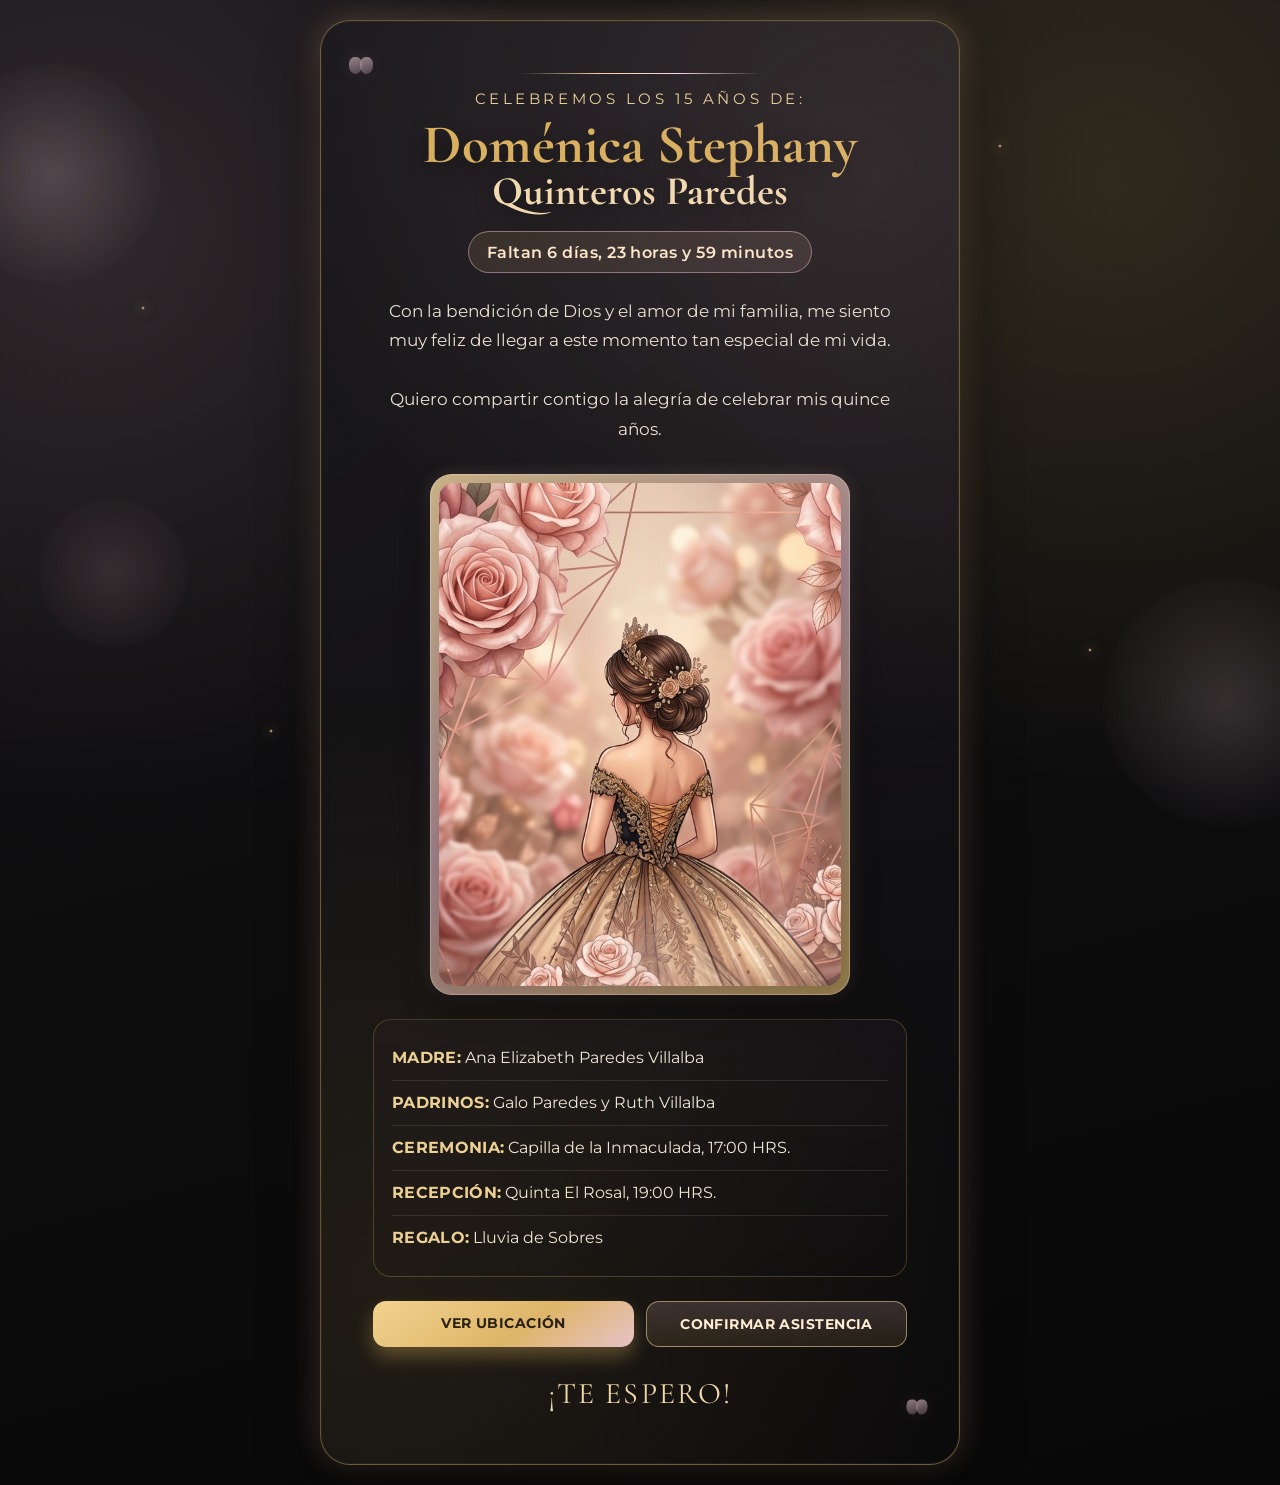
==== index.html @ 07374e9f "[REPLACE] - index" ====
﻿<!DOCTYPE html>
<html lang="es">
<head>
  <meta charset="UTF-8">
  <meta name="viewport" content="width=device-width, initial-scale=1.0">
  <title>Mis XV</title>
  <link rel="preconnect" href="https://fonts.googleapis.com">
  <link rel="preconnect" href="https://fonts.gstatic.com" crossorigin>
  <link href="https://fonts.googleapis.com/css2?family=Cormorant+Garamond:wght@400;500;600;700&family=Montserrat:wght@400;500;600;700&display=swap" rel="stylesheet">
  <link rel="stylesheet" href="invitacion.css">
</head>
<body>
  <div class="background-art" aria-hidden="true">
    <span class="flower flower-a"></span>
    <span class="flower flower-b"></span>
    <span class="flower flower-c"></span>
    <span class="sparkle sparkle-a"></span>
    <span class="sparkle sparkle-b"></span>
    <span class="sparkle sparkle-c"></span>
    <span class="sparkle sparkle-d"></span>
  </div>

  <main class="page">
    <section class="invitation-card fade-up" aria-label="Invitación de quinceañera">
      <span class="butterfly butterfly-left" aria-hidden="true"></span>
      <span class="butterfly butterfly-right" aria-hidden="true"></span>

      <div class="top-line" aria-hidden="true"></div>
      <p class="eyebrow">CELEBREMOS LOS 15 AÑOS DE:</p>

      <h1 class="name">
        Doménica Stephany
        <span>Quinteros Paredes</span>
      </h1>

      <div class="countdown glow-in" id="contador" aria-live="polite"></div>

      <p class="message">
        Con la bendición de Dios y el amor de mi familia, me siento muy feliz de llegar a este momento tan especial de mi vida.
        <br><br>
        Quiero compartir contigo la alegría de celebrar mis quince años.
      </p>

      <figure class="hero-frame">
        <img
          class="hero-image"
          id="heroImage"
          src="img/Gemini_Generated_Image_q5ocs9q5ocs9q5oc.png"
          alt="Imagen principal de la celebración de quince años"
          loading="lazy"
        >
        <figcaption class="image-fallback" id="imageFallback" aria-hidden="true">
          <span>DQ</span>
        </figcaption>
      </figure>

      <section class="event-details" aria-label="Detalles del evento">
        <p><strong>MADRE:</strong> Ana Elizabeth Paredes Villalba</p>
        <p><strong>PADRINOS:</strong> Galo Paredes y Ruth Villalba</p>
        <p><strong>CEREMONIA:</strong> Capilla de la Inmaculada, 17:00 HRS.</p>
        <p><strong>RECEPCIÓN:</strong> Quinta El Rosal, 19:00 HRS.</p>
        <p><strong>REGALO:</strong> Lluvia de Sobres</p>
      </section>

      <nav class="actions" aria-label="Acciones de invitación">
        <a class="btn btn-primary" href="https://maps.app.goo.gl/o7Sttopxp874oTep8" target="_blank" rel="noopener noreferrer">
          Ver ubicación
        </a>
        <a class="btn btn-outline" href="https://wa.me/593XXXXXXXXX?text=Hola,%20confirmo%20mi%20asistencia%20a%20los%2015%20a%C3%B1os%20de%20Dom%C3%A9nica" target="_blank" rel="noopener noreferrer">
          Confirmar asistencia
        </a>
      </nav>

      <p class="footer">¡TE ESPERO!</p>
    </section>
  </main>

  <audio autoplay loop>
    <source src="https://www.dropbox.com/scl/fi/4g4q0rx0v0t8c1j2r8t6j/tiempo-de-vals.mp3?raw=1" type="audio/mpeg">
  </audio>

  <script src="invitacion.js" defer></script>
</body>
</html>
---- invitacion.css ----
﻿:root {
  --bg-main: #080809;
  --bg-soft: #131214;
  --card-bg: rgba(13, 12, 14, 0.68);
  --text-main: #f7f0e5;
  --text-soft: #ebe2d4;
  --gold: #d8b05a;
  --gold-soft: #efd39a;
  --rose: #e9b8c8;
  --rose-soft: #f6d7e2;
  --line-gold: rgba(216, 176, 90, 0.45);
  --line-rose: rgba(233, 184, 200, 0.35);
  --shadow-card: 0 28px 55px rgba(0, 0, 0, 0.5);
  --shadow-rose: 0 0 34px rgba(233, 184, 200, 0.15);
  --shadow-gold: 0 0 32px rgba(216, 176, 90, 0.16);
  --radius-xl: 30px;
  --radius-lg: 18px;
}

* {
  box-sizing: border-box;
}

html,
body {
  margin: 0;
  min-height: 100%;
}

body {
  font-family: "Montserrat", sans-serif;
  color: var(--text-main);
  background:
    radial-gradient(circle at 7% 16%, rgba(233, 184, 200, 0.14), transparent 34%),
    radial-gradient(circle at 87% 12%, rgba(216, 176, 90, 0.16), transparent 36%),
    linear-gradient(165deg, var(--bg-soft), var(--bg-main));
  overflow-x: hidden;
}

.background-art {
  position: fixed;
  inset: 0;
  pointer-events: none;
  z-index: 0;
}

.flower {
  position: absolute;
  filter: blur(1px);
  opacity: 0.36;
  border-radius: 50%;
}

.flower::before,
.flower::after {
  content: "";
  position: absolute;
  border-radius: 50%;
  inset: 0;
}

.flower-a {
  width: 220px;
  aspect-ratio: 1;
  top: 7%;
  left: -58px;
  background: radial-gradient(circle, rgba(246, 215, 226, 0.52), rgba(233, 184, 200, 0.04) 72%);
  transform: rotate(14deg);
}

.flower-b {
  width: 250px;
  aspect-ratio: 1;
  bottom: 8%;
  right: -72px;
  background: radial-gradient(circle, rgba(246, 215, 226, 0.44), rgba(233, 184, 200, 0.03) 74%);
}

.flower-c {
  width: 150px;
  aspect-ratio: 1;
  bottom: 28%;
  left: 3%;
  background: radial-gradient(circle, rgba(233, 184, 200, 0.36), rgba(233, 184, 200, 0.02) 78%);
}

.sparkle {
  position: absolute;
  width: 4px;
  height: 4px;
  border-radius: 50%;
  background: radial-gradient(circle, var(--gold-soft), transparent 70%);
  box-shadow: 0 0 12px rgba(239, 211, 154, 0.55);
  animation: twinkle 4.4s ease-in-out infinite;
}

.sparkle-a { top: 16%; left: 78%; animation-delay: 0.4s; }
.sparkle-b { top: 34%; left: 11%; animation-delay: 1.2s; }
.sparkle-c { top: 72%; left: 85%; animation-delay: 2s; }
.sparkle-d { top: 81%; left: 21%; animation-delay: 2.8s; }

.page {
  position: relative;
  z-index: 1;
  width: min(100%, 880px);
  min-height: 100vh;
  margin: 0 auto;
  display: grid;
  place-items: center;
  padding: 20px;
}

.invitation-card {
  width: min(100%, 640px);
  padding: clamp(22px, 5.8vw, 52px);
  border-radius: var(--radius-xl);
  border: 1px solid var(--line-gold);
  background:
    linear-gradient(170deg, rgba(31, 29, 32, 0.73), rgba(12, 11, 13, 0.76)),
    rgba(13, 12, 14, 0.4);
  box-shadow: var(--shadow-card), var(--shadow-gold), var(--shadow-rose), inset 0 0 0 1px rgba(255, 255, 255, 0.04);
  backdrop-filter: blur(6px);
  position: relative;
  overflow: hidden;
}

.invitation-card::before {
  content: "";
  position: absolute;
  inset: 0;
  pointer-events: none;
  border-radius: inherit;
  background:
    radial-gradient(circle at 84% 10%, rgba(233, 184, 200, 0.12), transparent 42%),
    radial-gradient(circle at 10% 88%, rgba(216, 176, 90, 0.1), transparent 44%);
}

.top-line {
  width: min(240px, 72%);
  height: 1px;
  margin: 0 auto 16px;
  background: linear-gradient(90deg, transparent, var(--gold-soft), var(--rose-soft), transparent);
}

.butterfly {
  position: absolute;
  width: 24px;
  height: 24px;
  opacity: 0.66;
  filter: drop-shadow(0 0 10px rgba(233, 184, 200, 0.24));
}

.butterfly::before,
.butterfly::after {
  content: "";
  position: absolute;
  width: 13px;
  height: 17px;
  border-radius: 60% 60% 70% 70%;
  background: linear-gradient(160deg, rgba(246, 215, 226, 0.85), rgba(233, 184, 200, 0.35));
}

.butterfly::before {
  left: 0;
  transform-origin: right center;
  animation: flapLeft 1.7s ease-in-out infinite;
}

.butterfly::after {
  right: 0;
  transform-origin: left center;
  animation: flapRight 1.7s ease-in-out infinite;
}

.butterfly-left {
  top: 36px;
  left: 28px;
  animation: floatSoft 6.2s ease-in-out infinite;
}

.butterfly-right {
  bottom: 42px;
  right: 30px;
  transform: scale(0.88);
  animation: floatSoft 5.6s ease-in-out infinite 0.8s;
}

.eyebrow {
  margin: 0;
  text-align: center;
  color: var(--gold-soft);
  text-transform: uppercase;
  letter-spacing: 0.24em;
  font-size: clamp(0.72rem, 0.66rem + 0.34vw, 0.93rem);
}

.name {
  margin: 11px 0 8px;
  text-align: center;
  color: var(--gold);
  line-height: 0.94;
  font-size: clamp(2.3rem, 1.9rem + 1.9vw, 3.6rem);
  font-family: "Cormorant Garamond", serif;
  font-weight: 700;
  text-shadow: 0 8px 18px rgba(0, 0, 0, 0.5);
}

.name span {
  display: block;
  margin-top: 2px;
  color: #f2dcaf;
  font-size: clamp(1.9rem, 1.5rem + 1.3vw, 2.9rem);
}

.countdown {
  width: fit-content;
  margin: 20px auto 24px;
  padding: 10px 18px;
  border-radius: 999px;
  border: 1px solid rgba(233, 184, 200, 0.5);
  background: linear-gradient(170deg, rgba(216, 176, 90, 0.13), rgba(233, 184, 200, 0.12));
  color: #ffeaca;
  font-size: clamp(0.84rem, 0.74rem + 0.35vw, 1.03rem);
  font-weight: 600;
  letter-spacing: 0.03em;
}

.message {
  margin: 0;
  text-align: center;
  color: var(--text-soft);
  line-height: 1.76;
  font-size: clamp(0.93rem, 0.87rem + 0.26vw, 1.05rem);
}

.hero-frame {
  margin: 30px auto 24px;
  width: min(100%, 420px);
  border-radius: 22px;
  padding: 9px;
  background:
    linear-gradient(145deg, rgba(239, 211, 154, 0.8), rgba(233, 184, 200, 0.58) 48%, rgba(216, 176, 90, 0.58));
  box-shadow: 0 16px 28px rgba(0, 0, 0, 0.38), 0 0 18px rgba(233, 184, 200, 0.16), inset 0 0 0 1px rgba(255, 246, 232, 0.25);
  position: relative;
}

.hero-frame::after {
  content: "";
  position: absolute;
  inset: 0;
  border-radius: inherit;
  pointer-events: none;
  box-shadow: inset 0 0 24px rgba(255, 247, 235, 0.15);
}

.hero-image,
.image-fallback {
  width: 100%;
  border-radius: 15px;
  aspect-ratio: 4 / 5;
}

.hero-image {
  display: block;
  object-fit: cover;
  background: #1a1a1a;
}

.image-fallback {
  display: none;
  place-items: center;
  background:
    radial-gradient(circle at 26% 20%, rgba(246, 215, 226, 0.36), transparent 42%),
    linear-gradient(170deg, #1b171c, #09090a);
  border: 1px solid var(--line-rose);
}

.image-fallback span {
  font-family: "Cormorant Garamond", serif;
  font-size: clamp(2.2rem, 1.9rem + 1.4vw, 3.2rem);
  color: var(--rose-soft);
  letter-spacing: 0.08em;
}

.event-details {
  margin-top: 8px;
  padding: 16px 18px;
  border-radius: var(--radius-lg);
  border: 1px solid rgba(216, 176, 90, 0.25);
  background: linear-gradient(180deg, rgba(26, 23, 27, 0.64), rgba(13, 12, 14, 0.7));
}

.event-details p {
  margin: 0;
  padding: 10px 0;
  color: #f3eadc;
  font-size: clamp(0.9rem, 0.84rem + 0.22vw, 1rem);
  line-height: 1.5;
}

.event-details p + p {
  border-top: 1px solid rgba(233, 184, 200, 0.13);
}

.event-details strong {
  color: var(--gold-soft);
  letter-spacing: 0.02em;
}

.actions {
  margin-top: 24px;
  display: grid;
  grid-template-columns: repeat(2, minmax(0, 1fr));
  gap: 12px;
}

.btn {
  padding: 13px 14px;
  border-radius: 13px;
  text-decoration: none;
  text-align: center;
  font-weight: 700;
  text-transform: uppercase;
  font-size: 0.9rem;
  letter-spacing: 0.03em;
  transition: transform 0.28s ease, box-shadow 0.28s ease, border-color 0.28s ease;
}

.btn-primary {
  color: #1b1510;
  background: linear-gradient(145deg, #f5d796, #dfb66a 58%, #e9c4cf);
  box-shadow: 0 10px 18px rgba(216, 176, 90, 0.34);
}

.btn-outline {
  color: #ffeed7;
  border: 1px solid rgba(239, 211, 154, 0.57);
  background: linear-gradient(180deg, rgba(233, 184, 200, 0.18), rgba(216, 176, 90, 0.11));
}

.btn:hover,
.btn:focus-visible {
  transform: translateY(-3px);
  box-shadow: 0 13px 24px rgba(0, 0, 0, 0.46), 0 0 18px rgba(233, 184, 200, 0.2);
}

.btn:focus-visible {
  outline: 2px solid rgba(233, 184, 200, 0.65);
  outline-offset: 2px;
}

.footer {
  margin: 28px 0 0;
  text-align: center;
  color: #f3dcb0;
  font-family: "Cormorant Garamond", serif;
  font-size: clamp(1.55rem, 1.34rem + 0.66vw, 2rem);
  letter-spacing: 0.07em;
}

.fade-up {
  animation: fadeUp 0.95s ease both;
}

.glow-in {
  animation: glowPulse 2.7s ease-in-out infinite;
}

@keyframes fadeUp {
  from {
    opacity: 0;
    transform: translateY(26px);
  }
  to {
    opacity: 1;
    transform: translateY(0);
  }
}

@keyframes glowPulse {
  0%,
  100% {
    box-shadow: 0 0 0 rgba(246, 215, 226, 0);
  }
  50% {
    box-shadow: 0 0 16px rgba(246, 215, 226, 0.25);
  }
}

@keyframes twinkle {
  0%,
  100% {
    opacity: 0.34;
    transform: scale(0.8);
  }
  50% {
    opacity: 1;
    transform: scale(1.25);
  }
}

@keyframes flapLeft {
  0%,
  100% { transform: rotate(-12deg); }
  50% { transform: rotate(19deg); }
}

@keyframes flapRight {
  0%,
  100% { transform: rotate(12deg); }
  50% { transform: rotate(-19deg); }
}

@keyframes floatSoft {
  0%,
  100% { transform: translateY(0) translateX(0); }
  50% { transform: translateY(-8px) translateX(4px); }
}

@media (max-width: 760px) {
  .actions {
    grid-template-columns: 1fr;
  }

  .btn {
    width: 100%;
    min-height: 46px;
    display: grid;
    align-items: center;
  }

  .butterfly-left {
    left: 14px;
    top: 22px;
  }

  .butterfly-right {
    right: 14px;
    bottom: 24px;
  }
}

@media (max-width: 430px) {
  .page {
    padding: 14px;
  }

  .invitation-card {
    padding: 18px 14px 22px;
    border-radius: 22px;
  }

  .countdown {
    width: 100%;
    border-radius: 12px;
    text-align: center;
  }

  .event-details {
    padding: 13px;
  }

  .flower-a,
  .flower-b {
    width: 190px;
  }
}

@media (prefers-reduced-motion: reduce) {
  *,
  *::before,
  *::after {
    animation: none !important;
    transition: none !important;
  }
}
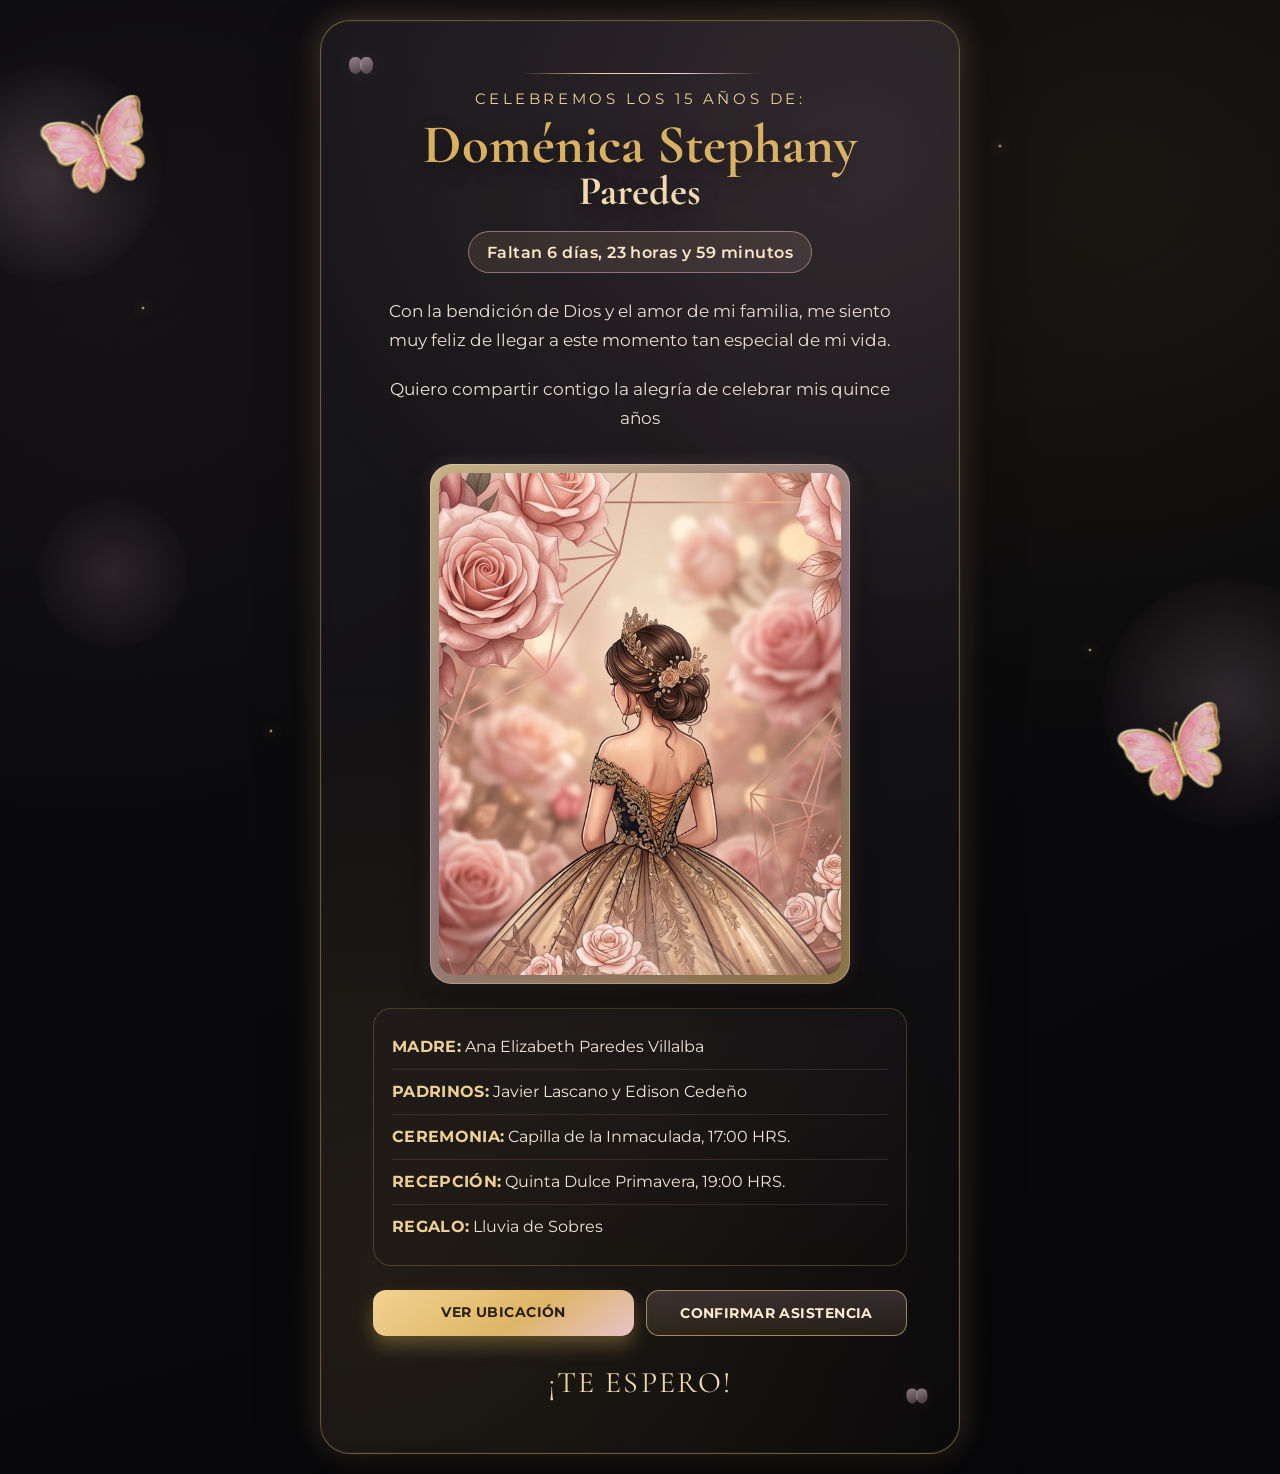
==== commit a83d6664: "[FEAT] - Nueva version con efectos en el fondo" ====
--- a/index.html
+++ b/index.html
@@ -1,23 +1,44 @@
 ﻿<!DOCTYPE html>
 <html lang="es">
+
 <head>
   <meta charset="UTF-8">
   <meta name="viewport" content="width=device-width, initial-scale=1.0">
   <title>Mis XV</title>
   <link rel="preconnect" href="https://fonts.googleapis.com">
   <link rel="preconnect" href="https://fonts.gstatic.com" crossorigin>
-  <link href="https://fonts.googleapis.com/css2?family=Cormorant+Garamond:wght@400;500;600;700&family=Montserrat:wght@400;500;600;700&display=swap" rel="stylesheet">
+  <link
+    href="https://fonts.googleapis.com/css2?family=Cormorant+Garamond:wght@400;500;600;700&family=Montserrat:wght@400;500;600;700&display=swap"
+    rel="stylesheet">
   <link rel="stylesheet" href="invitacion.css">
 </head>
+
 <body>
   <div class="background-art" aria-hidden="true">
     <span class="flower flower-a"></span>
     <span class="flower flower-b"></span>
     <span class="flower flower-c"></span>
+    <span class="petal petal-1"></span>
+    <span class="petal petal-2"></span>
+    <span class="petal petal-3"></span>
+    <span class="petal petal-4"></span>
+    <span class="petal petal-5"></span>
+    <span class="petal petal-6"></span>
+    <span class="petal petal-7"></span>
+    <span class="petal petal-8"></span>
+    <span class="petal petal-9"></span>
+    <span class="petal petal-10"></span>
+    <span class="petal petal-11"></span>
+    <span class="petal petal-12"></span>
     <span class="sparkle sparkle-a"></span>
     <span class="sparkle sparkle-b"></span>
     <span class="sparkle sparkle-c"></span>
     <span class="sparkle sparkle-d"></span>
+  </div>
+
+  <div class="corner-butterflies" aria-hidden="true">
+    <img class="corner-butterfly corner-butterfly-top-left" src="img/mariposa.png" alt="">
+    <img class="corner-butterfly corner-butterfly-bottom-right" src="img/mariposa.png" alt="">
   </div>
 
   <main class="page">
@@ -30,43 +51,44 @@
 
       <h1 class="name">
         Doménica Stephany
-        <span>Quinteros Paredes</span>
+        <span>Paredes</span>
       </h1>
 
       <div class="countdown glow-in" id="contador" aria-live="polite"></div>
 
       <p class="message">
-        Con la bendición de Dios y el amor de mi familia, me siento muy feliz de llegar a este momento tan especial de mi vida.
-        <br><br>
-        Quiero compartir contigo la alegría de celebrar mis quince años.
+        Con la bendición de Dios y el amor de mi familia, me siento muy feliz de llegar a este momento tan especial de
+        mi vida.
       </p>
+      <br>
+      <div class="message">
+        Quiero compartir contigo la alegría de celebrar mis quince años
+      </div>
 
       <figure class="hero-frame">
-        <img
-          class="hero-image"
-          id="heroImage"
-          src="img/Gemini_Generated_Image_q5ocs9q5ocs9q5oc.png"
-          alt="Imagen principal de la celebración de quince años"
-          loading="lazy"
-        >
+        <img class="hero-image" id="heroImage" src="img/Gemini_Generated_Image_q5ocs9q5ocs9q5oc.png"
+          alt="Imagen principal de la celebración de quince años" loading="lazy">
         <figcaption class="image-fallback" id="imageFallback" aria-hidden="true">
-          <span>DQ</span>
+          <span>Imagen principal de la celebración de quince años</span>
         </figcaption>
       </figure>
 
       <section class="event-details" aria-label="Detalles del evento">
         <p><strong>MADRE:</strong> Ana Elizabeth Paredes Villalba</p>
-        <p><strong>PADRINOS:</strong> Galo Paredes y Ruth Villalba</p>
+        <p><strong>PADRINOS:</strong> Javier Lascano y Edison Cedeño</p>
         <p><strong>CEREMONIA:</strong> Capilla de la Inmaculada, 17:00 HRS.</p>
-        <p><strong>RECEPCIÓN:</strong> Quinta El Rosal, 19:00 HRS.</p>
+        <p><strong>RECEPCIÓN:</strong> Quinta Dulce Primavera, 19:00 HRS.</p>
         <p><strong>REGALO:</strong> Lluvia de Sobres</p>
       </section>
 
       <nav class="actions" aria-label="Acciones de invitación">
-        <a class="btn btn-primary" href="https://maps.app.goo.gl/o7Sttopxp874oTep8" target="_blank" rel="noopener noreferrer">
+        <a class="btn btn-primary" href="https://maps.app.goo.gl/o7Sttopxp874oTep8" target="_blank"
+          rel="noopener noreferrer">
           Ver ubicación
         </a>
-        <a class="btn btn-outline" href="https://wa.me/593XXXXXXXXX?text=Hola,%20confirmo%20mi%20asistencia%20a%20los%2015%20a%C3%B1os%20de%20Dom%C3%A9nica" target="_blank" rel="noopener noreferrer">
+        <a class="btn btn-outline"
+          href="https://wa.me/593XXXXXXXXX?text=Hola,%20confirmo%20mi%20asistencia%20a%20los%2015%20a%C3%B1os%20de%20Dom%C3%A9nica"
+          target="_blank" rel="noopener noreferrer">
           Confirmar asistencia
         </a>
       </nav>
@@ -81,4 +103,5 @@
 
   <script src="invitacion.js" defer></script>
 </body>
+
 </html>
--- a/invitacion.css
+++ b/invitacion.css
@@ -1,4 +1,5 @@
-﻿:root {
+:root {
+  --bg-photo: url('img/fondo.jpg');
   --bg-main: #080809;
   --bg-soft: #131214;
   --card-bg: rgba(13, 12, 14, 0.68);
@@ -31,8 +32,10 @@
   font-family: "Montserrat", sans-serif;
   color: var(--text-main);
   background:
-    radial-gradient(circle at 7% 16%, rgba(233, 184, 200, 0.14), transparent 34%),
-    radial-gradient(circle at 87% 12%, rgba(216, 176, 90, 0.16), transparent 36%),
+    linear-gradient(155deg, rgba(7, 7, 10, 0.76), rgba(8, 8, 10, 0.58) 42%, rgba(7, 7, 10, 0.82)),
+    radial-gradient(circle at 7% 16%, rgba(233, 184, 200, 0.16), transparent 34%),
+    radial-gradient(circle at 87% 12%, rgba(216, 176, 90, 0.18), transparent 36%),
+    var(--bg-photo) center 40% / cover no-repeat,
     linear-gradient(165deg, var(--bg-soft), var(--bg-main));
   overflow-x: hidden;
 }
@@ -42,6 +45,32 @@
   inset: 0;
   pointer-events: none;
   z-index: 0;
+}
+
+.corner-butterflies {
+  position: fixed;
+  inset: 0;
+  pointer-events: none;
+  z-index: 3;
+}
+
+.corner-butterfly {
+  position: absolute;
+  width: clamp(120px, 14vw, 220px);
+  height: auto;
+  opacity: 0.9;
+  transform: rotate(-20deg);
+  filter: drop-shadow(0 10px 24px rgba(0, 0, 0, 0.45));
+}
+
+.corner-butterfly-top-left {
+  top: 14px;
+  left: 12px;
+}
+
+.corner-butterfly-bottom-right {
+  right: 12px;
+  bottom: 10px;
 }
 
 .flower {
@@ -83,6 +112,51 @@
   left: 3%;
   background: radial-gradient(circle, rgba(233, 184, 200, 0.36), rgba(233, 184, 200, 0.02) 78%);
 }
+
+.petal {
+  --x: 50%;
+  --size: 26px;
+  --dur: 17s;
+  --delay: 0s;
+  --drift: 40px;
+  --rot: -18deg;
+  position: absolute;
+  top: -14vh;
+  left: var(--x);
+  width: var(--size);
+  height: calc(var(--size) * 1.4);
+  border-radius: 62% 38% 68% 32% / 58% 52% 48% 42%;
+  opacity: 0.5;
+  background: radial-gradient(circle at 28% 20%, rgba(255, 245, 250, 0.95), rgba(243, 183, 211, 0.92) 45%, rgba(215, 88, 146, 0.88) 95%);
+  box-shadow: inset -6px -8px 14px rgba(255, 255, 255, 0.18), 0 4px 12px rgba(214, 92, 148, 0.24);
+  transform: rotate(var(--rot));
+  transform-origin: center;
+  animation: petalFall var(--dur) linear infinite;
+  animation-delay: var(--delay);
+  filter: blur(0.15px);
+}
+
+.petal::before {
+  content: "";
+  position: absolute;
+  inset: 8% 12% 34% 16%;
+  border-radius: 64% 36% 52% 48%;
+  background: radial-gradient(circle at 28% 30%, rgba(255, 255, 255, 0.72), rgba(255, 255, 255, 0.06) 82%);
+  opacity: 0.74;
+}
+
+.petal-1 { --x: 8%; --size: 22px; --dur: 19s; --delay: -8s; --drift: 26px; --rot: -24deg; }
+.petal-2 { --x: 16%; --size: 28px; --dur: 15s; --delay: -3s; --drift: 46px; --rot: -10deg; }
+.petal-3 { --x: 24%; --size: 24px; --dur: 17s; --delay: -10s; --drift: 32px; --rot: -28deg; }
+.petal-4 { --x: 34%; --size: 30px; --dur: 20s; --delay: -13s; --drift: 52px; --rot: -14deg; }
+.petal-5 { --x: 43%; --size: 21px; --dur: 14s; --delay: -6s; --drift: 38px; --rot: -32deg; }
+.petal-6 { --x: 52%; --size: 27px; --dur: 18s; --delay: -11s; --drift: 60px; --rot: -8deg; }
+.petal-7 { --x: 61%; --size: 23px; --dur: 16s; --delay: -5s; --drift: 36px; --rot: -22deg; }
+.petal-8 { --x: 69%; --size: 29px; --dur: 21s; --delay: -15s; --drift: 58px; --rot: -12deg; }
+.petal-9 { --x: 77%; --size: 20px; --dur: 13s; --delay: -2s; --drift: 24px; --rot: -30deg; }
+.petal-10 { --x: 85%; --size: 26px; --dur: 19s; --delay: -12s; --drift: 42px; --rot: -18deg; }
+.petal-11 { --x: 92%; --size: 24px; --dur: 17s; --delay: -9s; --drift: 30px; --rot: -26deg; }
+.petal-12 { --x: 96%; --size: 22px; --dur: 15s; --delay: -4s; --drift: 34px; --rot: -16deg; }
 
 .sparkle {
   position: absolute;
@@ -233,6 +307,11 @@
   font-size: clamp(0.93rem, 0.87rem + 0.26vw, 1.05rem);
 }
 
+.message-right {
+  text-align: right;
+   font-size: clamp(0.93rem, 0.87rem + 0.26vw, 1.05rem);
+}
+
 .hero-frame {
   margin: 30px auto 24px;
   width: min(100%, 420px);
@@ -417,7 +496,34 @@
   50% { transform: translateY(-8px) translateX(4px); }
 }
 
+@keyframes petalFall {
+  0% {
+    transform: translate3d(0, -12vh, 0) rotate(var(--rot));
+    opacity: 0;
+  }
+  8% {
+    opacity: 0.5;
+  }
+  50% {
+    transform: translate3d(calc(var(--drift) * 0.6), 52vh, 0) rotate(calc(var(--rot) + 95deg));
+    opacity: 0.55;
+  }
+  100% {
+    transform: translate3d(var(--drift), 115vh, 0) rotate(calc(var(--rot) + 200deg));
+    opacity: 0;
+  }
+}
+
 @media (max-width: 760px) {
+  body {
+    background:
+      linear-gradient(155deg, rgba(7, 7, 10, 0.82), rgba(8, 8, 10, 0.64) 42%, rgba(7, 7, 10, 0.88)),
+      radial-gradient(circle at 7% 16%, rgba(233, 184, 200, 0.12), transparent 34%),
+      radial-gradient(circle at 87% 12%, rgba(216, 176, 90, 0.14), transparent 36%),
+      var(--bg-photo) center 28% / cover no-repeat,
+      linear-gradient(165deg, var(--bg-soft), var(--bg-main));
+  }
+
   .actions {
     grid-template-columns: 1fr;
   }
@@ -437,6 +543,33 @@
   .butterfly-right {
     right: 14px;
     bottom: 24px;
+  }
+
+  .corner-butterfly {
+    width: clamp(92px, 24vw, 150px);
+    opacity: 0.82;
+  }
+
+  .corner-butterfly-top-left {
+    top: 10px;
+    left: 8px;
+  }
+
+  .corner-butterfly-bottom-right {
+    right: 8px;
+    bottom: 8px;
+  }
+
+  .petal {
+    --size: 20px;
+    opacity: 0.42;
+  }
+
+  .petal-4,
+  .petal-8,
+  .petal-11,
+  .petal-12 {
+    display: none;
   }
 }
 
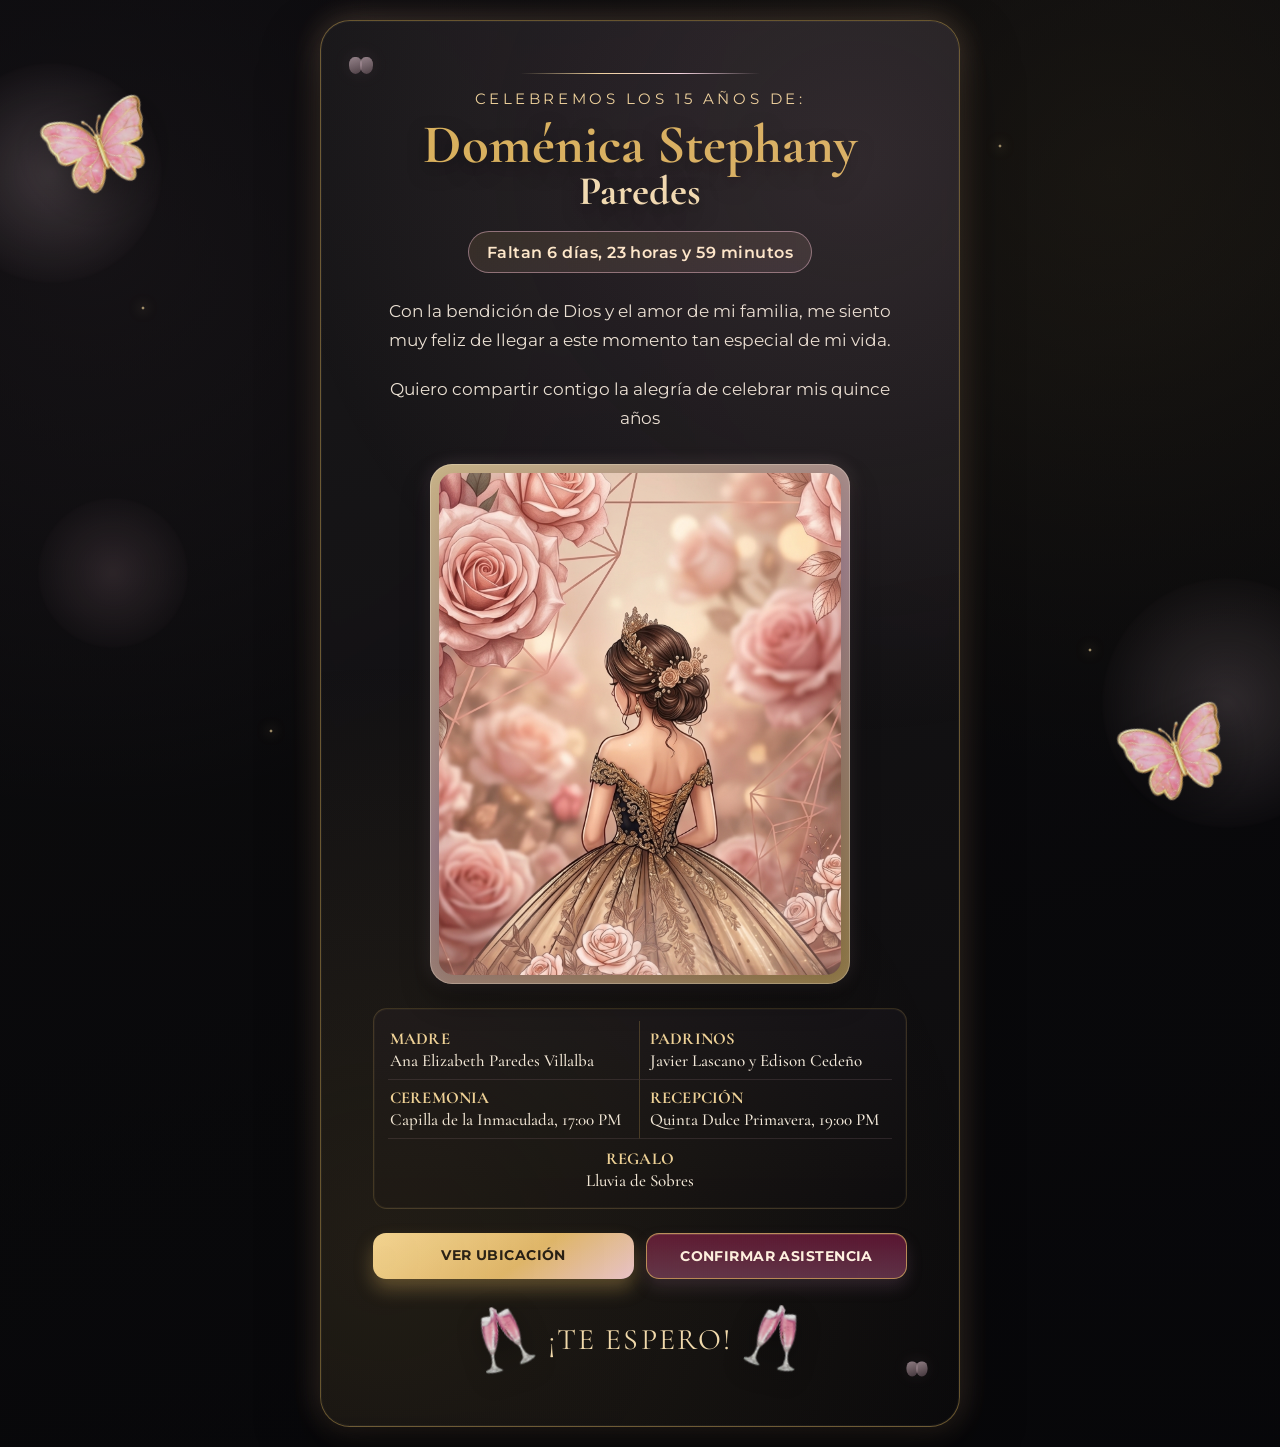
==== commit 7a15970f: "[FEAT] - final changes" ====
--- a/index.html
+++ b/index.html
@@ -74,11 +74,28 @@
       </figure>
 
       <section class="event-details" aria-label="Detalles del evento">
-        <p><strong>MADRE:</strong> Ana Elizabeth Paredes Villalba</p>
-        <p><strong>PADRINOS:</strong> Javier Lascano y Edison Cedeño</p>
-        <p><strong>CEREMONIA:</strong> Capilla de la Inmaculada, 17:00 HRS.</p>
-        <p><strong>RECEPCIÓN:</strong> Quinta Dulce Primavera, 19:00 HRS.</p>
-        <p><strong>REGALO:</strong> Lluvia de Sobres</p>
+        <div class="event-grid">
+          <article class="event-cell">
+            <span class="event-label">MADRE</span>
+            <span class="event-value">Ana Elizabeth Paredes Villalba</span>
+          </article>
+          <article class="event-cell">
+            <span class="event-label">PADRINOS</span>
+            <span class="event-value">Javier Lascano y Edison Cedeño</span>
+          </article>
+          <article class="event-cell">
+            <span class="event-label">CEREMONIA</span>
+            <span class="event-value">Capilla de la Inmaculada, 17:00 PM</span>
+          </article>
+          <article class="event-cell">
+            <span class="event-label">RECEPCIÓN</span>
+            <span class="event-value">Quinta Dulce Primavera, 19:00 PM</span>
+          </article>
+          <article class="event-cell event-cell-wide">
+            <span class="event-label">REGALO</span>
+            <span class="event-value">Lluvia de Sobres</span>
+          </article>
+        </div>
       </section>
 
       <nav class="actions" aria-label="Acciones de invitación">
@@ -87,13 +104,17 @@
           Ver ubicación
         </a>
         <a class="btn btn-outline"
-          href="https://wa.me/593XXXXXXXXX?text=Hola,%20confirmo%20mi%20asistencia%20a%20los%2015%20a%C3%B1os%20de%20Dom%C3%A9nica"
+          href="https://wa.me/593992640500?text=Hola,%20confirmo%20mi%20asistencia%20a%20los%2015%20a%C3%B1os%20de%20Dom%C3%A9nica"
           target="_blank" rel="noopener noreferrer">
           Confirmar asistencia
         </a>
       </nav>
 
-      <p class="footer">¡TE ESPERO!</p>
+      <div class="footer-row">
+        <img class="footer-champagne footer-champagne-left" src="img/Pink_Champagne-removebg-preview.png" alt="">
+        <p class="footer">¡TE ESPERO!</p>
+        <img class="footer-champagne footer-champagne-right" src="img/Pink_Champagne-removebg-preview.png" alt="">
+      </div>
     </section>
   </main>
 
--- a/invitacion.css
+++ b/invitacion.css
@@ -363,27 +363,67 @@
 
 .event-details {
   margin-top: 8px;
-  padding: 16px 18px;
-  border-radius: var(--radius-lg);
-  border: 1px solid rgba(216, 176, 90, 0.25);
-  background: linear-gradient(180deg, rgba(26, 23, 27, 0.64), rgba(13, 12, 14, 0.7));
-}
-
-.event-details p {
-  margin: 0;
-  padding: 10px 0;
-  color: #f3eadc;
-  font-size: clamp(0.9rem, 0.84rem + 0.22vw, 1rem);
-  line-height: 1.5;
-}
-
-.event-details p + p {
-  border-top: 1px solid rgba(233, 184, 200, 0.13);
-}
-
-.event-details strong {
+  padding: 12px 14px;
+  border-radius: 14px;
+  border: 1px solid rgba(216, 176, 90, 0.2);
+  background: linear-gradient(180deg, rgba(24, 21, 26, 0.72), rgba(13, 12, 14, 0.76));
+  box-shadow: inset 0 0 0 1px rgba(255, 226, 173, 0.04);
+  max-width: 590px;
+  margin-left: auto;
+  margin-right: auto;
+}
+
+.event-label {
+  font-family: "Cormorant Garamond", serif;
+  font-size: clamp(1rem, 0.96rem + 0.1vw, 1.08rem);
+  font-weight: 700;
+  letter-spacing: 0.01em;
   color: var(--gold-soft);
-  letter-spacing: 0.02em;
+  text-transform: uppercase;
+  white-space: nowrap;
+}
+
+.event-value {
+  font-family: "Cormorant Garamond", serif;
+  font-size: clamp(0.99rem, 0.95rem + 0.14vw, 1.08rem);
+  font-weight: 500;
+  color: #f4ebde;
+  line-height: 1.24;
+  white-space: nowrap;
+}
+
+.event-grid {
+  display: grid;
+  grid-template-columns: repeat(2, minmax(0, 1fr));
+}
+
+.event-cell {
+  display: grid;
+  gap: 1px;
+  padding: 8px 10px 8px;
+  border-bottom: 1px solid rgba(233, 184, 200, 0.12);
+}
+
+.event-cell:nth-child(odd) {
+  border-right: 1px solid rgba(216, 176, 90, 0.25);
+  padding-left: 2px;
+}
+
+.event-cell:nth-child(even) {
+  padding-right: 2px;
+}
+
+.event-cell-wide {
+  grid-column: 1 / -1;
+  border-right: 0;
+  border-bottom: 0;
+  text-align: center;
+  padding: 10px 2px 4px;
+}
+
+.event-cell.event-cell-wide {
+  border-right: 0;
+  border-bottom: 0;
 }
 
 .actions {
@@ -412,9 +452,16 @@
 }
 
 .btn-outline {
-  color: #ffeed7;
-  border: 1px solid rgba(239, 211, 154, 0.57);
-  background: linear-gradient(180deg, rgba(233, 184, 200, 0.18), rgba(216, 176, 90, 0.11));
+  color: #fff2e3;
+  border: 1px solid rgba(226, 183, 100, 0.7);
+  background: linear-gradient(180deg, rgba(212, 35, 106, 0.38), rgba(251, 120, 185, 0.34));
+  box-shadow: inset 0 1px 0 rgba(255, 230, 200, 0.14), 0 8px 16px rgba(149, 104, 133, 0.222);
+}
+
+.btn-outline:hover,
+.btn-outline:focus-visible {
+  border-color: rgba(239, 211, 154, 0.9);
+  background: linear-gradient(180deg, rgba(155, 117, 132, 0.44), rgba(118, 88, 102, 0.4));
 }
 
 .btn:hover,
@@ -435,6 +482,33 @@
   font-family: "Cormorant Garamond", serif;
   font-size: clamp(1.55rem, 1.34rem + 0.66vw, 2rem);
   letter-spacing: 0.07em;
+}
+
+.footer-row {
+  margin-top: 26px;
+  display: flex;
+  align-items: center;
+  justify-content: center;
+  gap: clamp(10px, 2.4vw, 18px);
+}
+
+.footer-row .footer {
+  margin: 0;
+}
+
+.footer-champagne {
+  width: clamp(34px, 5.2vw, 52px);
+  height: auto;
+  opacity: 0.88;
+  filter: drop-shadow(0 6px 14px rgba(0, 0, 0, 0.38));
+}
+
+.footer-champagne-left {
+  transform: rotate(-16deg);
+}
+
+.footer-champagne-right {
+  transform: rotate(16deg);
 }
 
 .fade-up {
@@ -590,12 +664,44 @@
   }
 
   .event-details {
-    padding: 13px;
+    padding: 11px;
+  }
+
+  .event-grid {
+    grid-template-columns: 1fr;
+  }
+
+  .event-cell {
+    border-right: 0 !important;
+    padding: 10px 0;
+  }
+
+  .event-cell-wide {
+    text-align: left;
+    padding: 10px 0 4px;
+  }
+
+  .event-label {
+    font-size: 1.04rem;
+    white-space: normal;
+  }
+
+  .event-value {
+    font-size: 1.1rem;
+    white-space: normal;
   }
 
   .flower-a,
   .flower-b {
     width: 190px;
+  }
+
+  .footer-row {
+    gap: 10px;
+  }
+
+  .footer-champagne {
+    width: 32px;
   }
 }
 
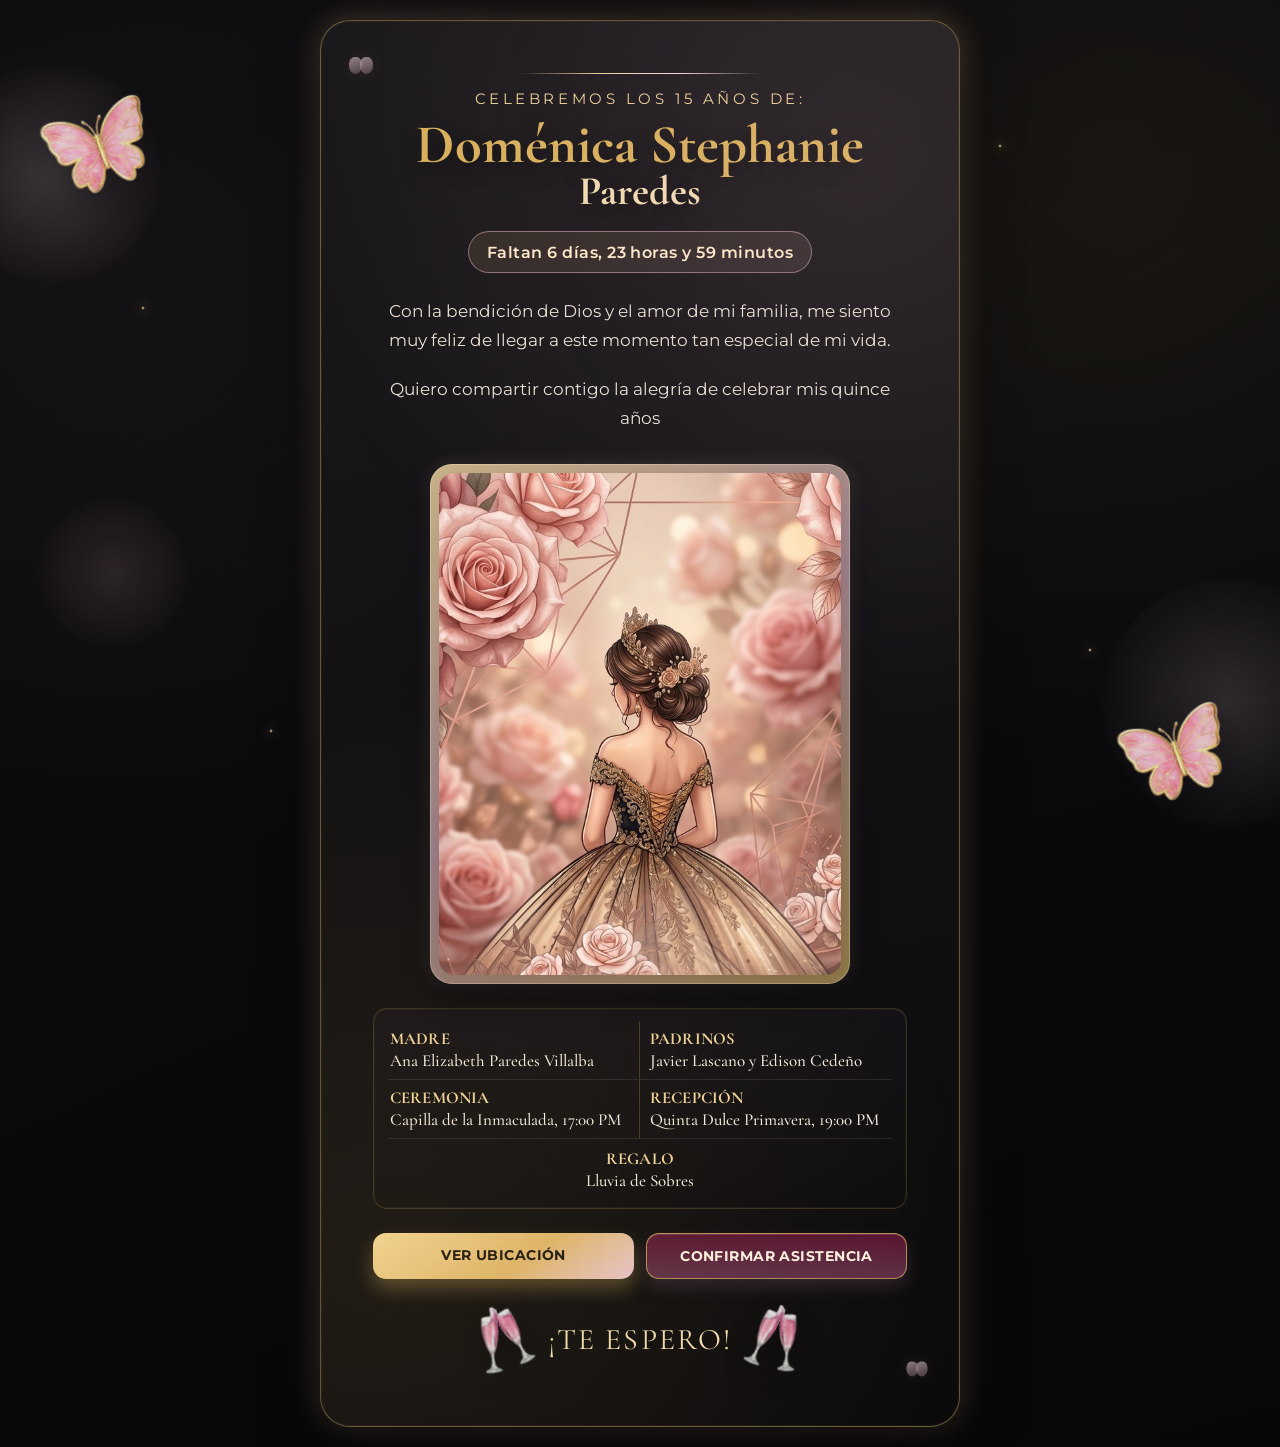
==== commit 2a0428e6: "[REFACTOR] - Ajuste al nombre de la XV" ====
--- a/index.html
+++ b/index.html
@@ -50,7 +50,7 @@
       <p class="eyebrow">CELEBREMOS LOS 15 AÑOS DE:</p>
 
       <h1 class="name">
-        Doménica Stephany
+        Doménica Stephanie
         <span>Paredes</span>
       </h1>
 
